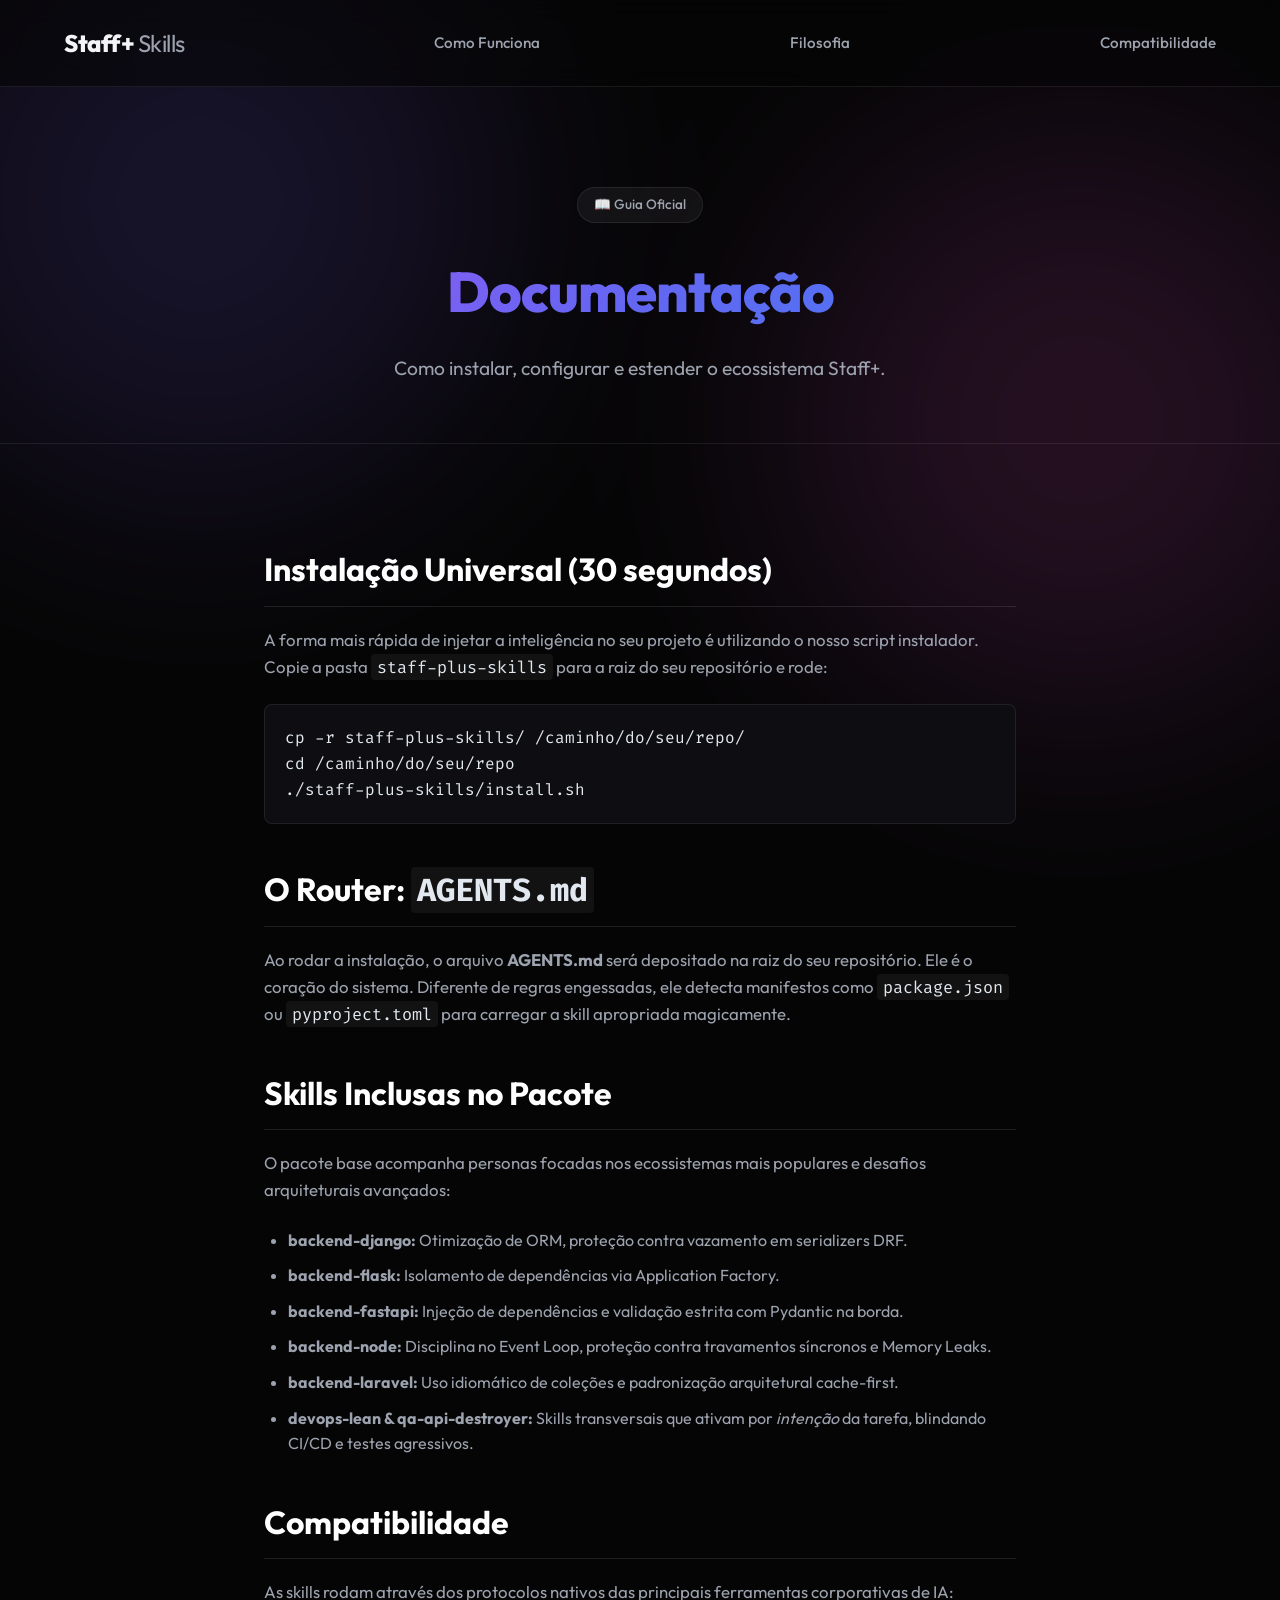
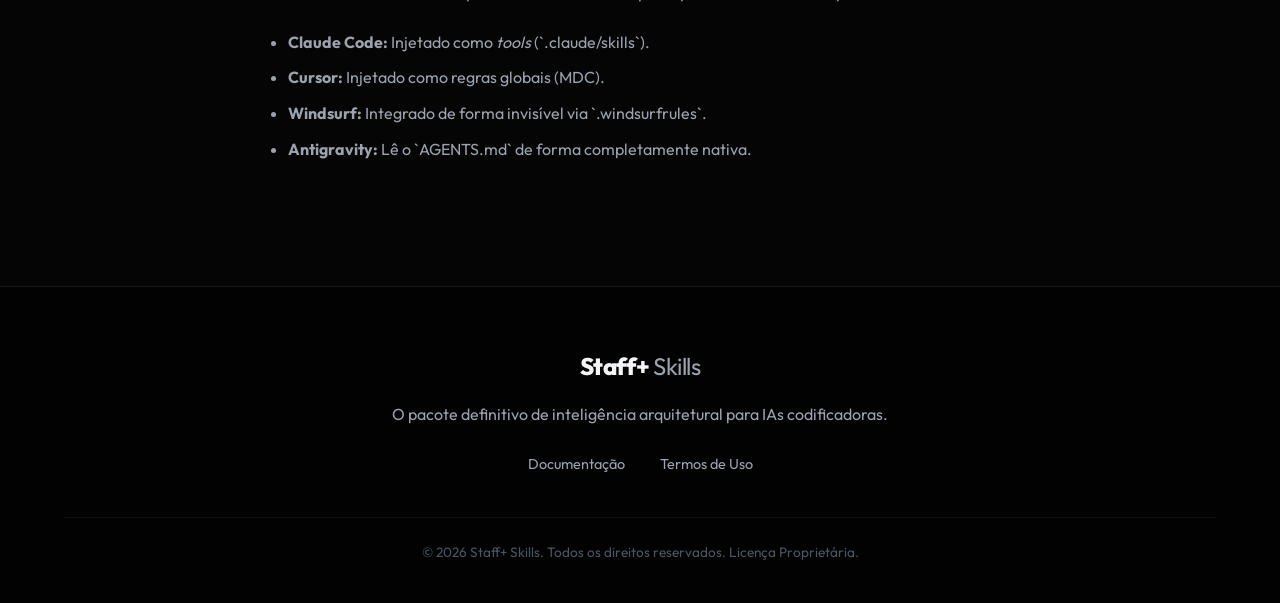
==== docs.html @ 0089cbcc "feat: add documentation and terms pages with corresponding site-wide styling" ====
<!DOCTYPE html>
<html lang="pt-BR">
<head>
    <meta charset="UTF-8">
    <meta name="viewport" content="width=device-width, initial-scale=1.0">
    <title>Documentação | Staff+ Skills</title>
    <link href="https://fonts.googleapis.com/css2?family=Outfit:wght@300;400;500;700;800&family=Fira+Code:wght@400;500&display=swap" rel="stylesheet">
    <link rel="stylesheet" href="style.css">
</head>
<body>
    <div class="glow-bg glow-1"></div>
    <div class="glow-bg glow-2"></div>
    
    <nav class="navbar">
        <div class="container nav-content">
            <div class="logo"><a href="index.html" style="color:inherit; text-decoration:none;">Staff+ <span>Skills</span></a></div>
            <a href="index.html#how-it-works" class="nav-link">Como Funciona</a>
            <a href="index.html#features" class="nav-link">Filosofia</a>
            <a href="index.html#supported" class="nav-link">Compatibilidade</a>
        </div>
    </nav>

    <div class="page-header">
        <div class="container">
            <div class="badge">📖 Guia Oficial</div>
            <h1 class="text-gradient">Documentação</h1>
            <p style="color:var(--text-muted); font-size:1.2rem;">Como instalar, configurar e estender o ecossistema Staff+.</p>
        </div>
    </div>

    <div class="container page-content">
        <h2>Instalação Universal (30 segundos)</h2>
        <p>A forma mais rápida de injetar a inteligência no seu projeto é utilizando o nosso script instalador. Copie a pasta <code>staff-plus-skills</code> para a raiz do seu repositório e rode:</p>
        <pre><code>cp -r staff-plus-skills/ /caminho/do/seu/repo/
cd /caminho/do/seu/repo
./staff-plus-skills/install.sh</code></pre>
        
        <h2>O Router: <code>AGENTS.md</code></h2>
        <p>Ao rodar a instalação, o arquivo <strong>AGENTS.md</strong> será depositado na raiz do seu repositório. Ele é o coração do sistema. Diferente de regras engessadas, ele detecta manifestos como <code>package.json</code> ou <code>pyproject.toml</code> para carregar a skill apropriada magicamente.</p>
        
        <h2>Skills Inclusas no Pacote</h2>
        <p>O pacote base acompanha personas focadas nos ecossistemas mais populares e desafios arquiteturais avançados:</p>
        <ul>
            <li><strong>backend-django:</strong> Otimização de ORM, proteção contra vazamento em serializers DRF.</li>
            <li><strong>backend-flask:</strong> Isolamento de dependências via Application Factory.</li>
            <li><strong>backend-fastapi:</strong> Injeção de dependências e validação estrita com Pydantic na borda.</li>
            <li><strong>backend-node:</strong> Disciplina no Event Loop, proteção contra travamentos síncronos e Memory Leaks.</li>
            <li><strong>backend-laravel:</strong> Uso idiomático de coleções e padronização arquitetural cache-first.</li>
            <li><strong>devops-lean & qa-api-destroyer:</strong> Skills transversais que ativam por <em>intenção</em> da tarefa, blindando CI/CD e testes agressivos.</li>
        </ul>

        <h2>Compatibilidade</h2>
        <p>As skills rodam através dos protocolos nativos das principais ferramentas corporativas de IA:</p>
        <ul>
            <li><strong>Claude Code:</strong> Injetado como <em>tools</em> (`.claude/skills`).</li>
            <li><strong>Cursor:</strong> Injetado como regras globais (MDC).</li>
            <li><strong>Windsurf:</strong> Integrado de forma invisível via `.windsurfrules`.</li>
            <li><strong>Antigravity:</strong> Lê o `AGENTS.md` de forma completamente nativa.</li>
        </ul>
    </div>

    <footer class="footer">
        <div class="container">
            <div class="footer-content">
                <div class="logo">Staff+ <span>Skills</span></div>
                <p>O pacote definitivo de inteligência arquitetural para IAs codificadoras.</p>
                <div class="footer-links">
                    <a href="docs.html">Documentação</a>
                    <a href="terms.html">Termos de Uso</a>
                </div>
            </div>
            <div class="copyright">
                © 2026 Staff+ Skills. Todos os direitos reservados. Licença Proprietária.
            </div>
        </div>
    </footer>
</body>
</html>
---- style.css ----
:root {
    --bg-dark: #050505;
    --bg-card: rgba(20, 20, 22, 0.7);
    --bg-card-hover: rgba(30, 30, 35, 0.8);
    --border-color: rgba(255, 255, 255, 0.08);
    --border-highlight: rgba(255, 255, 255, 0.2);
    --text-main: #f3f4f6;
    --text-muted: #9ca3af;
    --accent-1: #6366f1; /* Indigo */
    --accent-2: #a855f7; /* Purple */
    --accent-3: #ec4899; /* Pink */
    
    --success: #10b981;
    --danger: #ef4444;
}

* {
    margin: 0;
    padding: 0;
    box-sizing: border-box;
}

body {
    font-family: 'Outfit', sans-serif;
    background-color: var(--bg-dark);
    color: var(--text-main);
    line-height: 1.6;
    overflow-x: hidden;
}

/* Background Glow Effects */
.glow-bg {
    position: absolute;
    width: 600px;
    height: 600px;
    border-radius: 50%;
    filter: blur(120px);
    z-index: -1;
    opacity: 0.15;
    animation: float 20s ease-in-out infinite alternate;
}

.glow-1 {
    background: radial-gradient(circle, var(--accent-1), var(--accent-2));
    top: -100px;
    left: -100px;
}

.glow-2 {
    background: radial-gradient(circle, var(--accent-3), var(--accent-2));
    bottom: 20%;
    right: -100px;
    animation-delay: -5s;
}

@keyframes float {
    0% { transform: translate(0, 0) scale(1); }
    100% { transform: translate(50px, 50px) scale(1.1); }
}

.container {
    max-width: 1200px;
    margin: 0 auto;
    padding: 0 24px;
}

/* Typography & Gradients */
.text-gradient {
    background: linear-gradient(135deg, #a855f7, #6366f1, #3b82f6);
    -webkit-background-clip: text;
    -webkit-text-fill-color: transparent;
    background-clip: text;
    color: transparent;
}

/* Navbar */
.navbar {
    padding: 24px 0;
    border-bottom: 1px solid var(--border-color);
    background: rgba(5, 5, 5, 0.6);
    backdrop-filter: blur(12px);
    position: sticky;
    top: 0;
    z-index: 100;
}

.nav-content {
    display: flex;
    justify-content: space-between;
    align-items: center;
}

.logo {
    font-size: 1.5rem;
    font-weight: 800;
    letter-spacing: -0.5px;
}

.logo span {
    color: var(--text-muted);
    font-weight: 400;
}

.nav-link {
    color: var(--text-muted);
    text-decoration: none;
    font-size: 0.95rem;
    font-weight: 500;
    transition: color 0.3s ease;
    margin-left: 32px;
}

.nav-link:hover {
    color: var(--text-main);
}

/* Hero Section */
.hero {
    padding: 100px 0 80px;
    text-align: center;
}

.badge {
    display: inline-block;
    padding: 6px 16px;
    border-radius: 100px;
    background: rgba(255, 255, 255, 0.05);
    border: 1px solid var(--border-color);
    font-size: 0.85rem;
    font-weight: 500;
    color: var(--text-muted);
    margin-bottom: 24px;
}

.hero-title {
    font-size: 4.5rem;
    font-weight: 800;
    line-height: 1.1;
    letter-spacing: -1.5px;
    margin-bottom: 24px;
}

.hero-subtitle {
    font-size: 1.2rem;
    color: var(--text-muted);
    max-width: 700px;
    margin: 0 auto 40px;
    font-weight: 300;
}

/* Buttons */
.btn {
    display: inline-block;
    padding: 14px 28px;
    border-radius: 8px;
    font-weight: 600;
    text-decoration: none;
    transition: all 0.3s ease;
    cursor: pointer;
}

.btn-primary {
    background: var(--text-main);
    color: var(--bg-dark);
    margin-right: 16px;
    box-shadow: 0 4px 14px 0 rgba(255, 255, 255, 0.2);
}

.btn-primary:hover {
    transform: translateY(-2px);
    box-shadow: 0 6px 20px rgba(255, 255, 255, 0.25);
}

.btn-secondary {
    background: rgba(255, 255, 255, 0.05);
    color: var(--text-main);
    border: 1px solid var(--border-color);
}

.btn-secondary:hover {
    background: rgba(255, 255, 255, 0.1);
    border-color: var(--border-highlight);
}

/* Terminal Window */
.hero-terminal {
    margin: 80px auto 0;
    max-width: 800px;
    background: #0d0d12;
    border: 1px solid var(--border-color);
    border-radius: 12px;
    box-shadow: 0 20px 40px rgba(0, 0, 0, 0.4);
    text-align: left;
    overflow: hidden;
}

.terminal-header {
    background: #16161d;
    padding: 12px 16px;
    border-bottom: 1px solid var(--border-color);
    display: flex;
    align-items: center;
}

.dot {
    width: 12px;
    height: 12px;
    border-radius: 50%;
    margin-right: 8px;
}

.dot.red { background: #ff5f56; }
.dot.yellow { background: #ffbd2e; }
.dot.green { background: #27c93f; }

.terminal-title {
    margin-left: 12px;
    color: #6b7280;
    font-size: 0.85rem;
    font-family: 'Fira Code', monospace;
}

.terminal-body {
    padding: 24px;
    font-family: 'Fira Code', monospace;
    font-size: 0.9rem;
    line-height: 1.6;
    overflow-x: auto;
}

.terminal-body .command {
    color: #fff;
    font-weight: 500;
}

.terminal-body .output {
    color: #a1a1aa;
}

/* Sections */
.section {
    padding: 100px 0;
}

.section-header {
    text-align: center;
    margin-bottom: 64px;
}

.section-header h2 {
    font-size: 3rem;
    font-weight: 700;
    letter-spacing: -1px;
    margin-bottom: 16px;
}

.section-header p {
    color: var(--text-muted);
    font-size: 1.15rem;
    max-width: 600px;
    margin: 0 auto;
}

/* Features Grid */
.grid-3 {
    display: grid;
    grid-template-columns: repeat(3, 1fr);
    gap: 24px;
}

.feature-card {
    background: var(--bg-card);
    border: 1px solid var(--border-color);
    border-radius: 16px;
    padding: 40px 32px;
    backdrop-filter: blur(10px);
    transition: all 0.4s ease;
}

.feature-card:hover {
    background: var(--bg-card-hover);
    border-color: var(--border-highlight);
    transform: translateY(-5px);
}

.icon-box {
    font-size: 2.5rem;
    margin-bottom: 24px;
}

.feature-card h3 {
    font-size: 1.4rem;
    margin-bottom: 12px;
}

.feature-card p {
    color: var(--text-muted);
    font-size: 1rem;
}

/* Comparison */
.compare-grid {
    display: grid;
    grid-template-columns: 1fr 1fr;
    gap: 32px;
}

.compare-card {
    background: var(--bg-card);
    border: 1px solid var(--border-color);
    border-radius: 16px;
    overflow: hidden;
}

.compare-title {
    padding: 16px 24px;
    font-weight: 600;
    border-bottom: 1px solid var(--border-color);
    background: rgba(0, 0, 0, 0.2);
}

.compare-card.bad .compare-title { color: var(--danger); }
.compare-card.good .compare-title { color: var(--success); }

.compare-content {
    padding: 32px 24px;
}

.user-msg {
    background: rgba(255, 255, 255, 0.05);
    padding: 12px 16px;
    border-radius: 8px;
    margin-bottom: 24px;
    color: #e5e7eb;
}

.ai-msg {
    padding: 16px;
    border-radius: 8px;
    font-size: 0.95rem;
    border-left: 4px solid;
}

.ai-msg code {
    font-family: 'Fira Code', monospace;
    background: rgba(0, 0, 0, 0.3);
    padding: 2px 6px;
    border-radius: 4px;
    font-size: 0.85em;
}

.ai-msg.bad {
    background: rgba(239, 68, 68, 0.05);
    border-left-color: var(--danger);
    color: #fca5a5;
}

.ai-msg.good {
    background: rgba(16, 185, 129, 0.05);
    border-left-color: var(--success);
    color: #6ee7b7;
}

/* Ecosystem */
.logos-grid {
    display: flex;
    justify-content: center;
    flex-wrap: wrap;
    gap: 24px;
}

.logo-item {
    background: rgba(255, 255, 255, 0.03);
    border: 1px solid var(--border-color);
    padding: 24px 40px;
    border-radius: 12px;
    font-size: 1.2rem;
    font-weight: 600;
    color: var(--text-muted);
    transition: all 0.3s ease;
}

.logo-item:hover {
    color: var(--text-main);
    border-color: var(--border-highlight);
    background: rgba(255, 255, 255, 0.08);
}

/* Footer */
.footer {
    border-top: 1px solid var(--border-color);
    padding: 60px 0 40px;
    background: #020202;
    margin-top: 40px;
}

.footer-content {
    display: flex;
    flex-direction: column;
    align-items: center;
    text-align: center;
    margin-bottom: 40px;
}

.footer-content p {
    color: var(--text-muted);
    margin: 16px 0 24px;
}

.footer-links a {
    color: var(--text-muted);
    text-decoration: none;
    margin: 0 16px;
    font-size: 0.9rem;
}

.footer-links a:hover {
    color: var(--text-main);
}

.copyright {
    text-align: center;
    color: #4b5563;
    font-size: 0.85rem;
    border-top: 1px solid rgba(255, 255, 255, 0.05);
    padding-top: 24px;
}

/* Animations */
.reveal {
    opacity: 0;
    transform: translateY(30px);
    transition: all 0.8s cubic-bezier(0.5, 0, 0, 1);
}

.reveal.active {
    opacity: 1;
    transform: translateY(0);
}

/* Responsive */
@media (max-width: 900px) {
    .hero-title { font-size: 3.5rem; }
    .grid-3 { grid-template-columns: 1fr; }
    .compare-grid { grid-template-columns: 1fr; }
}

@media (max-width: 600px) {
    .hero-title { font-size: 2.8rem; }
    .nav-link { display: none; }
}

/* Document Pages (Prose) */
.page-header {
    padding: 100px 0 60px;
    text-align: center;
    border-bottom: 1px solid var(--border-color);
}
.page-header h1 {
    font-size: 3.5rem;
    font-weight: 800;
    letter-spacing: -1px;
    margin-bottom: 16px;
}
.page-content {
    max-width: 800px;
    margin: 0 auto;
    padding: 60px 24px;
}
.page-content h2 {
    font-size: 2rem;
    margin: 40px 0 20px;
    color: #fff;
    border-bottom: 1px solid rgba(255,255,255,0.1);
    padding-bottom: 10px;
}
.page-content h3 {
    font-size: 1.4rem;
    margin: 30px 0 15px;
    color: #e2e8f0;
}
.page-content p {
    margin-bottom: 24px;
    color: var(--text-muted);
    font-size: 1.05rem;
}
.page-content ul, .page-content ol {
    margin-bottom: 24px;
    padding-left: 24px;
    color: var(--text-muted);
}
.page-content li {
    margin-bottom: 10px;
}
.page-content code {
    font-family: 'Fira Code', monospace;
    background: rgba(255,255,255,0.05);
    padding: 2px 6px;
    border-radius: 4px;
    color: #e2e8f0;
}
.page-content pre {
    background: #0d0d12;
    padding: 20px;
    border-radius: 8px;
    border: 1px solid var(--border-color);
    overflow-x: auto;
    margin-bottom: 24px;
}
.page-content pre code {
    background: none;
    padding: 0;
}
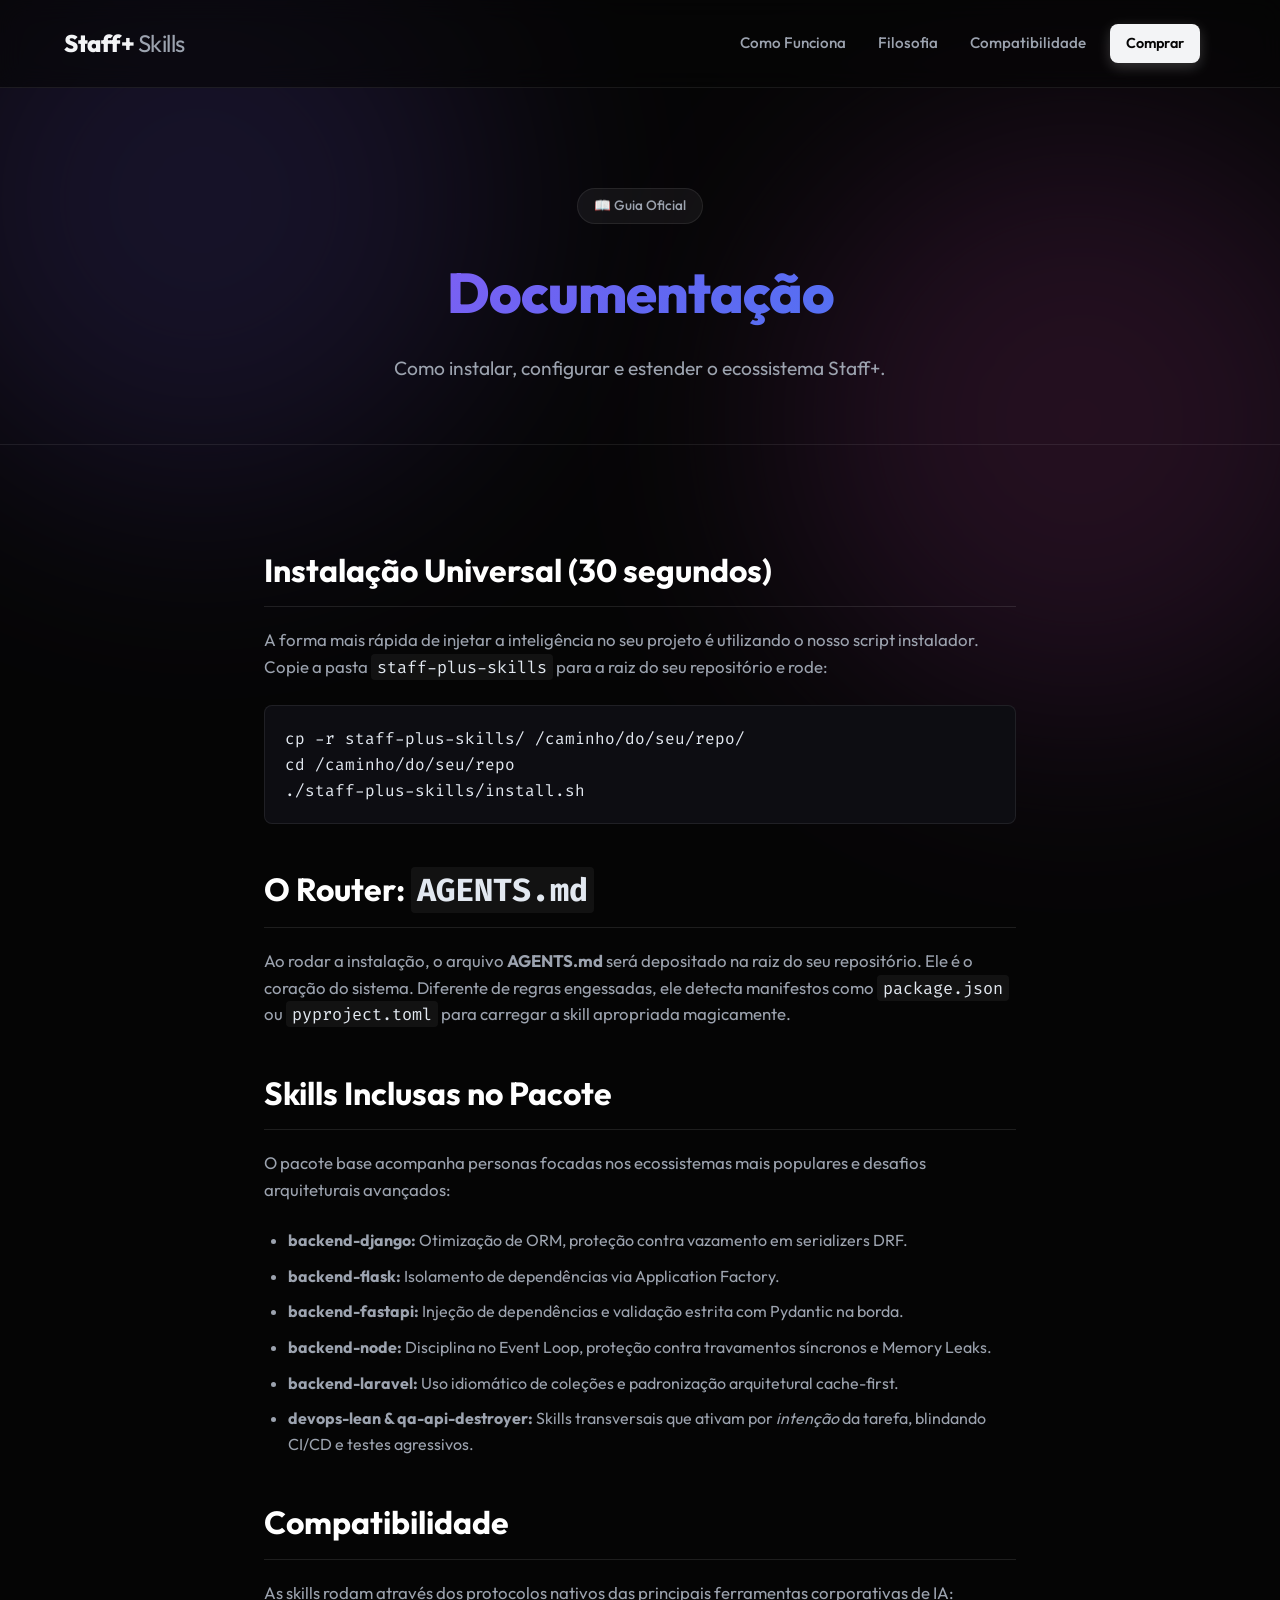
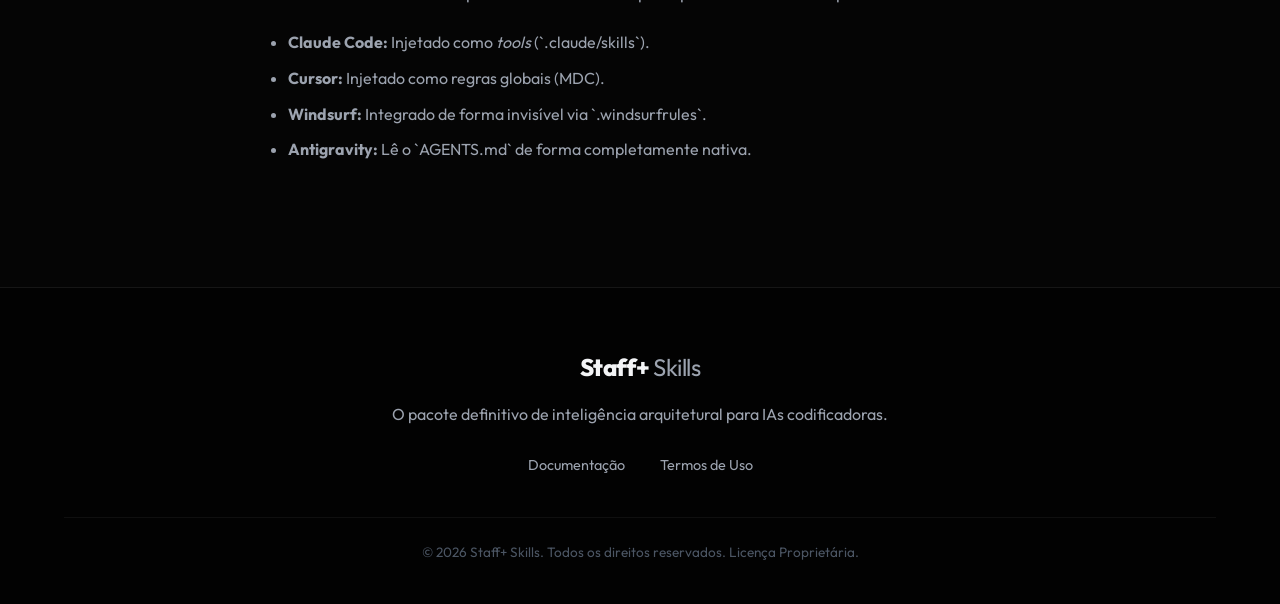
==== commit 00671fd3: "feat: add purchase CTA buttons to navigation and hero section across pages" ====
--- a/docs.html
+++ b/docs.html
@@ -14,9 +14,12 @@
     <nav class="navbar">
         <div class="container nav-content">
             <div class="logo"><a href="index.html" style="color:inherit; text-decoration:none;">Staff+ <span>Skills</span></a></div>
-            <a href="index.html#how-it-works" class="nav-link">Como Funciona</a>
-            <a href="index.html#features" class="nav-link">Filosofia</a>
-            <a href="index.html#supported" class="nav-link">Compatibilidade</a>
+            <div style="display: flex; align-items: center;">
+                <a href="index.html#how-it-works" class="nav-link">Como Funciona</a>
+                <a href="index.html#features" class="nav-link">Filosofia</a>
+                <a href="index.html#supported" class="nav-link">Compatibilidade</a>
+                <a href="https://pay.kiwify.com.br/xvah4iB" target="_blank" class="btn btn-primary" style="padding: 8px 16px; margin-left: 24px; font-size: 0.9rem;">Comprar</a>
+            </div>
         </div>
     </nav>
 
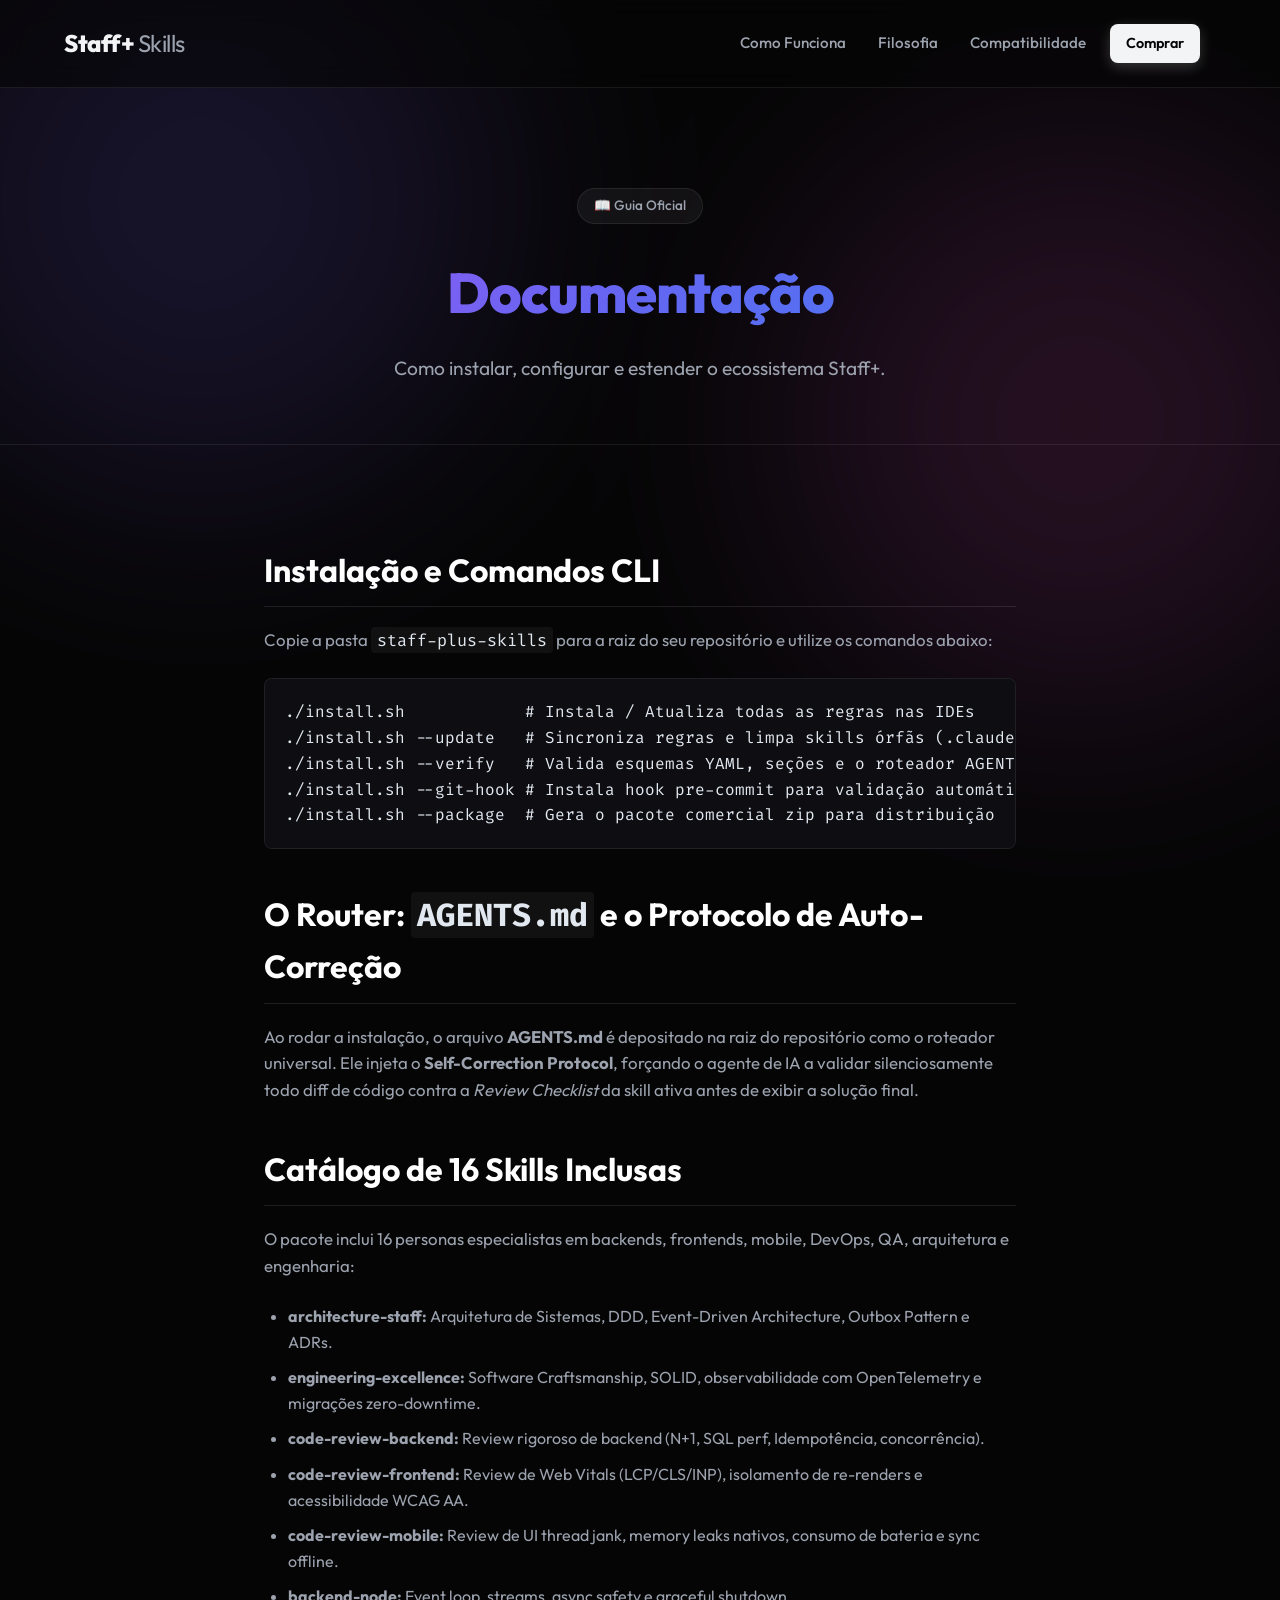
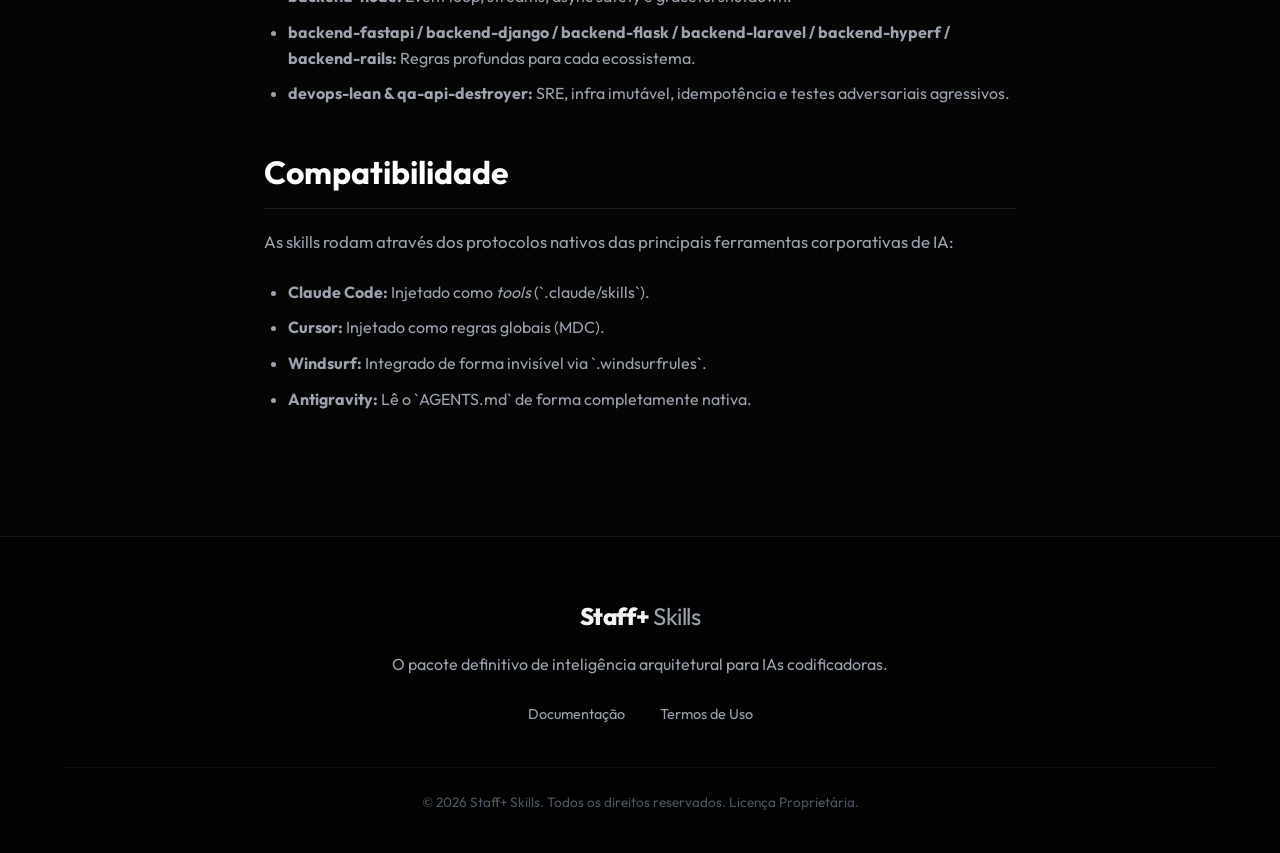
==== commit a2a1c2f9: "feat: update landing page, docs, and Kiwify copy for 16 skills, CLI tools, and Self-Correction proto" ====
--- a/docs.html
+++ b/docs.html
@@ -4,6 +4,7 @@
     <meta charset="UTF-8">
     <meta name="viewport" content="width=device-width, initial-scale=1.0">
     <title>Documentação | Staff+ Skills</title>
+    <link rel="icon" type="image/svg+xml" href="favicon.svg">
     <link href="https://fonts.googleapis.com/css2?family=Outfit:wght@300;400;500;700;800&family=Fira+Code:wght@400;500&display=swap" rel="stylesheet">
     <link rel="stylesheet" href="style.css">
 </head>
@@ -32,24 +33,28 @@
     </div>
 
     <div class="container page-content">
-        <h2>Instalação Universal (30 segundos)</h2>
-        <p>A forma mais rápida de injetar a inteligência no seu projeto é utilizando o nosso script instalador. Copie a pasta <code>staff-plus-skills</code> para a raiz do seu repositório e rode:</p>
-        <pre><code>cp -r staff-plus-skills/ /caminho/do/seu/repo/
-cd /caminho/do/seu/repo
-./staff-plus-skills/install.sh</code></pre>
+        <h2>Instalação e Comandos CLI</h2>
+        <p>Copie a pasta <code>staff-plus-skills</code> para a raiz do seu repositório e utilize os comandos abaixo:</p>
+        <pre><code>./install.sh            # Instala / Atualiza todas as regras nas IDEs
+./install.sh --update   # Sincroniza regras e limpa skills órfãs (.claude/skills/)
+./install.sh --verify   # Valida esquemas YAML, seções e o roteador AGENTS.md
+./install.sh --git-hook # Instala hook pre-commit para validação automática
+./install.sh --package  # Gera o pacote comercial zip para distribuição</code></pre>
         
-        <h2>O Router: <code>AGENTS.md</code></h2>
-        <p>Ao rodar a instalação, o arquivo <strong>AGENTS.md</strong> será depositado na raiz do seu repositório. Ele é o coração do sistema. Diferente de regras engessadas, ele detecta manifestos como <code>package.json</code> ou <code>pyproject.toml</code> para carregar a skill apropriada magicamente.</p>
+        <h2>O Router: <code>AGENTS.md</code> e o Protocolo de Auto-Correção</h2>
+        <p>Ao rodar a instalação, o arquivo <strong>AGENTS.md</strong> é depositado na raiz do repositório como o roteador universal. Ele injeta o <strong>Self-Correction Protocol</strong>, forçando o agente de IA a validar silenciosamente todo diff de código contra a <em>Review Checklist</em> da skill ativa antes de exibir a solução final.</p>
         
-        <h2>Skills Inclusas no Pacote</h2>
-        <p>O pacote base acompanha personas focadas nos ecossistemas mais populares e desafios arquiteturais avançados:</p>
+        <h2>Catálogo de 16 Skills Inclusas</h2>
+        <p>O pacote inclui 16 personas especialistas em backends, frontends, mobile, DevOps, QA, arquitetura e engenharia:</p>
         <ul>
-            <li><strong>backend-django:</strong> Otimização de ORM, proteção contra vazamento em serializers DRF.</li>
-            <li><strong>backend-flask:</strong> Isolamento de dependências via Application Factory.</li>
-            <li><strong>backend-fastapi:</strong> Injeção de dependências e validação estrita com Pydantic na borda.</li>
-            <li><strong>backend-node:</strong> Disciplina no Event Loop, proteção contra travamentos síncronos e Memory Leaks.</li>
-            <li><strong>backend-laravel:</strong> Uso idiomático de coleções e padronização arquitetural cache-first.</li>
-            <li><strong>devops-lean & qa-api-destroyer:</strong> Skills transversais que ativam por <em>intenção</em> da tarefa, blindando CI/CD e testes agressivos.</li>
+            <li><strong>architecture-staff:</strong> Arquitetura de Sistemas, DDD, Event-Driven Architecture, Outbox Pattern e ADRs.</li>
+            <li><strong>engineering-excellence:</strong> Software Craftsmanship, SOLID, observabilidade com OpenTelemetry e migrações zero-downtime.</li>
+            <li><strong>code-review-backend:</strong> Review rigoroso de backend (N+1, SQL perf, Idempotência, concorrência).</li>
+            <li><strong>code-review-frontend:</strong> Review de Web Vitals (LCP/CLS/INP), isolamento de re-renders e acessibilidade WCAG AA.</li>
+            <li><strong>code-review-mobile:</strong> Review de UI thread jank, memory leaks nativos, consumo de bateria e sync offline.</li>
+            <li><strong>backend-node:</strong> Event loop, streams, async safety e graceful shutdown.</li>
+            <li><strong>backend-fastapi / backend-django / backend-flask / backend-laravel / backend-hyperf / backend-rails:</strong> Regras profundas para cada ecossistema.</li>
+            <li><strong>devops-lean & qa-api-destroyer:</strong> SRE, infra imutável, idempotência e testes adversariais agressivos.</li>
         </ul>
 
         <h2>Compatibilidade</h2>
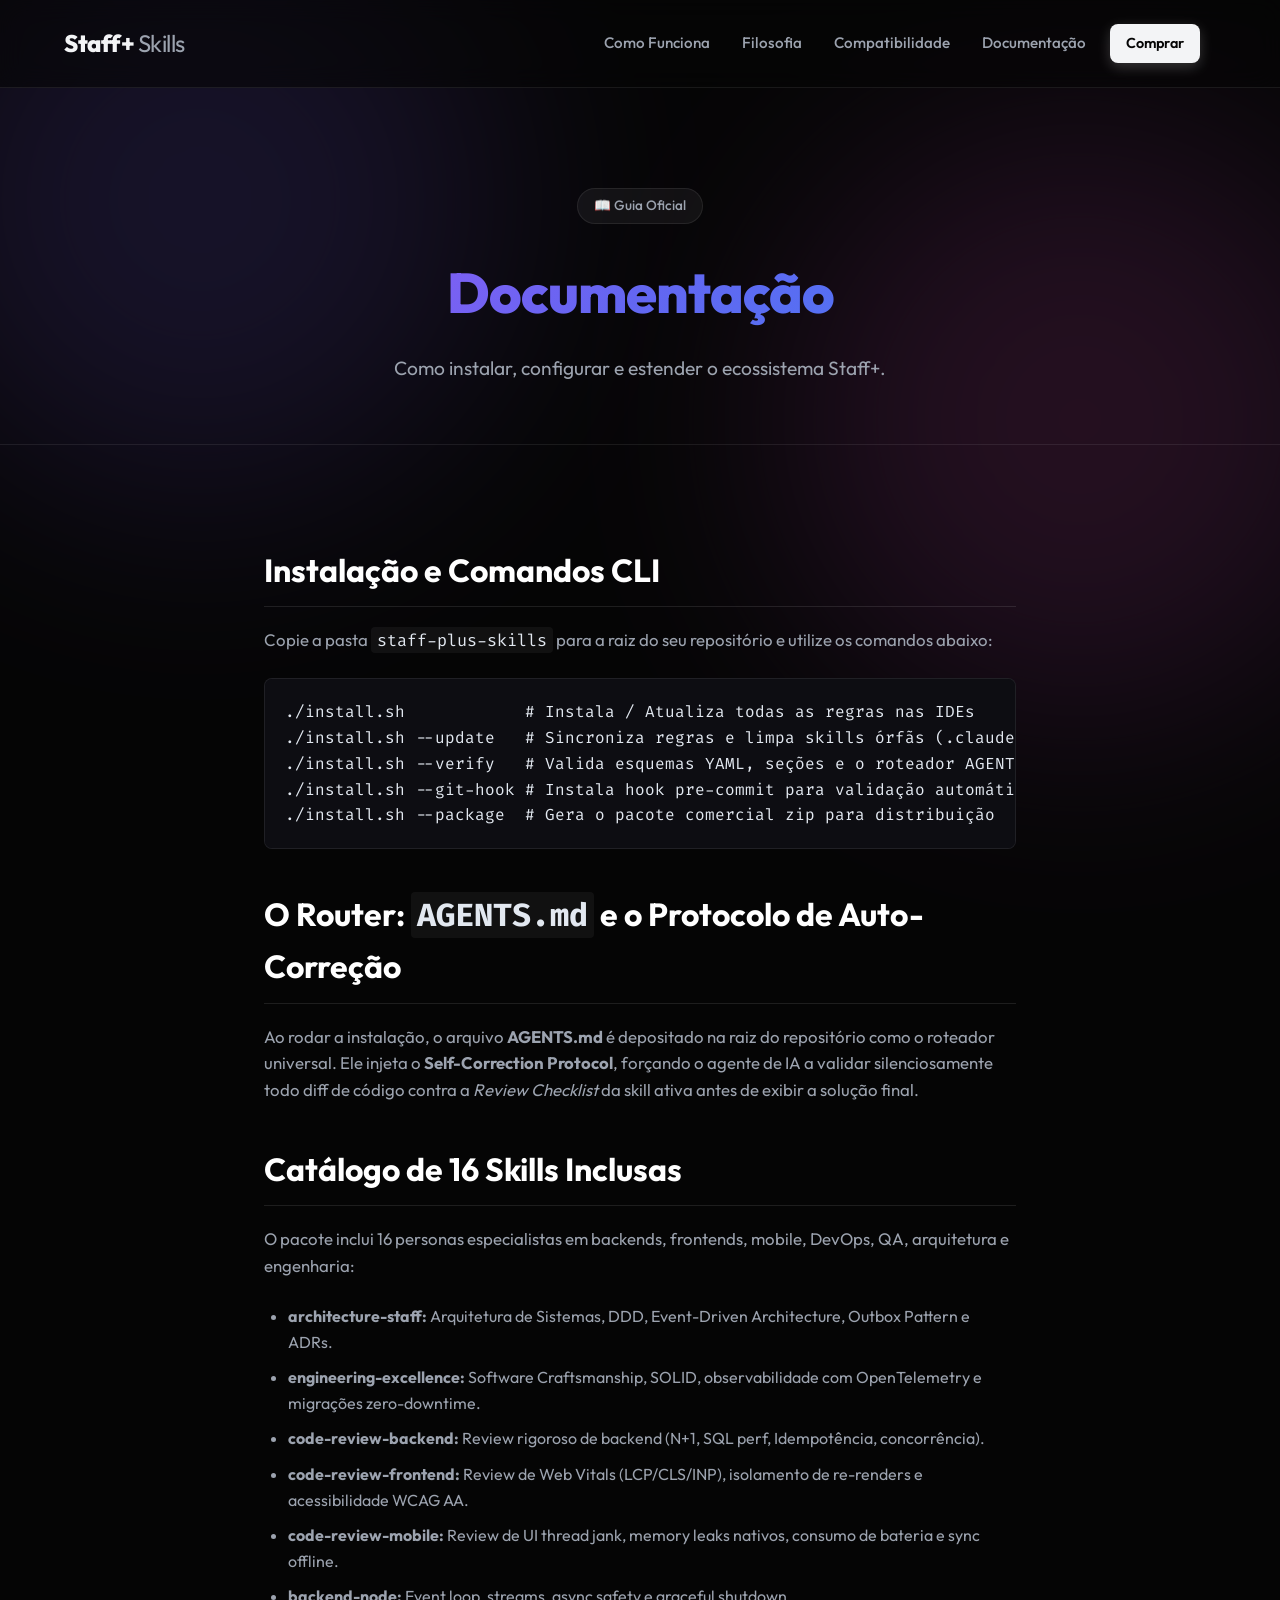
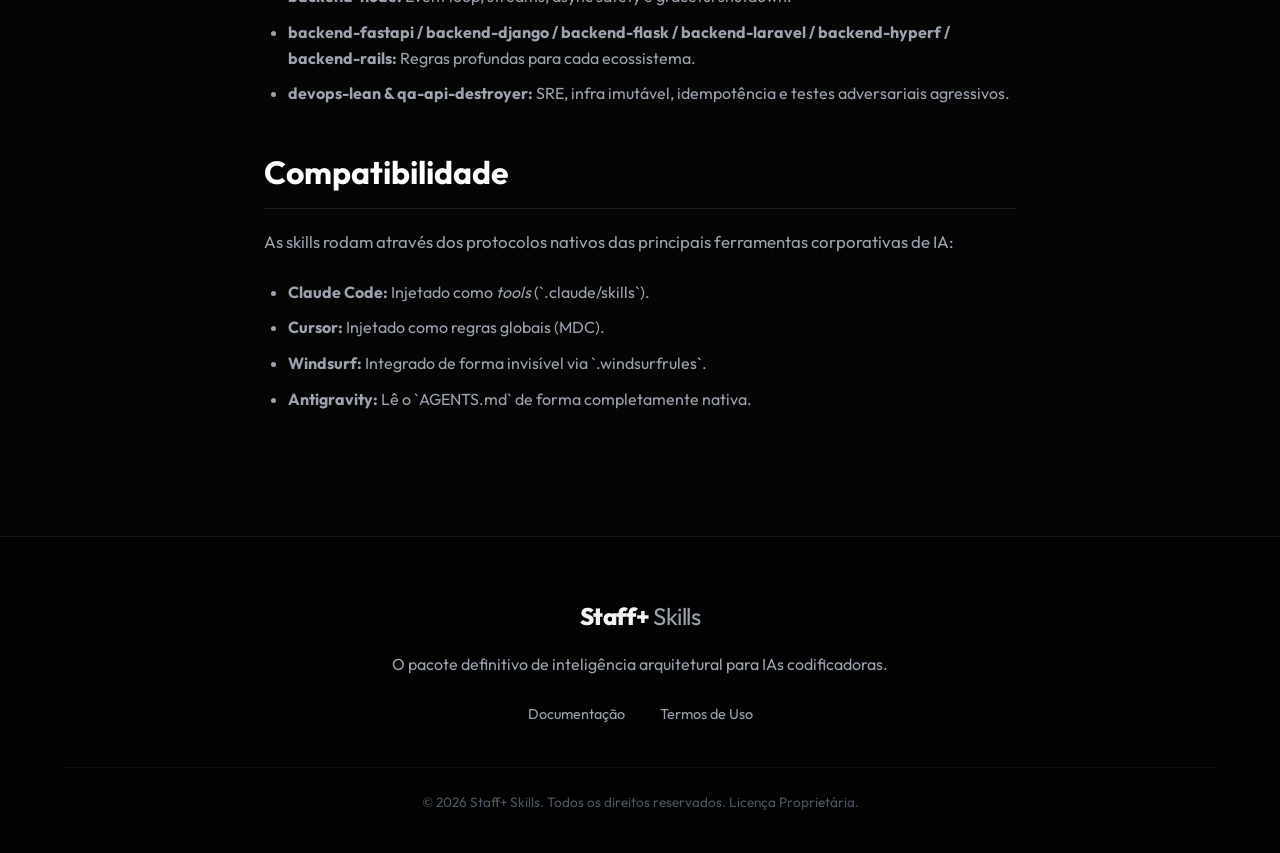
==== commit 385c1ae9: "feat: add Documentacao link to top navigation bar across all pages" ====
--- a/docs.html
+++ b/docs.html
@@ -19,6 +19,7 @@
                 <a href="index.html#how-it-works" class="nav-link">Como Funciona</a>
                 <a href="index.html#features" class="nav-link">Filosofia</a>
                 <a href="index.html#supported" class="nav-link">Compatibilidade</a>
+                <a href="docs.html" class="nav-link">Documentação</a>
                 <a href="https://pay.kiwify.com.br/xvah4iB" target="_blank" class="btn btn-primary" style="padding: 8px 16px; margin-left: 24px; font-size: 0.9rem;">Comprar</a>
             </div>
         </div>
